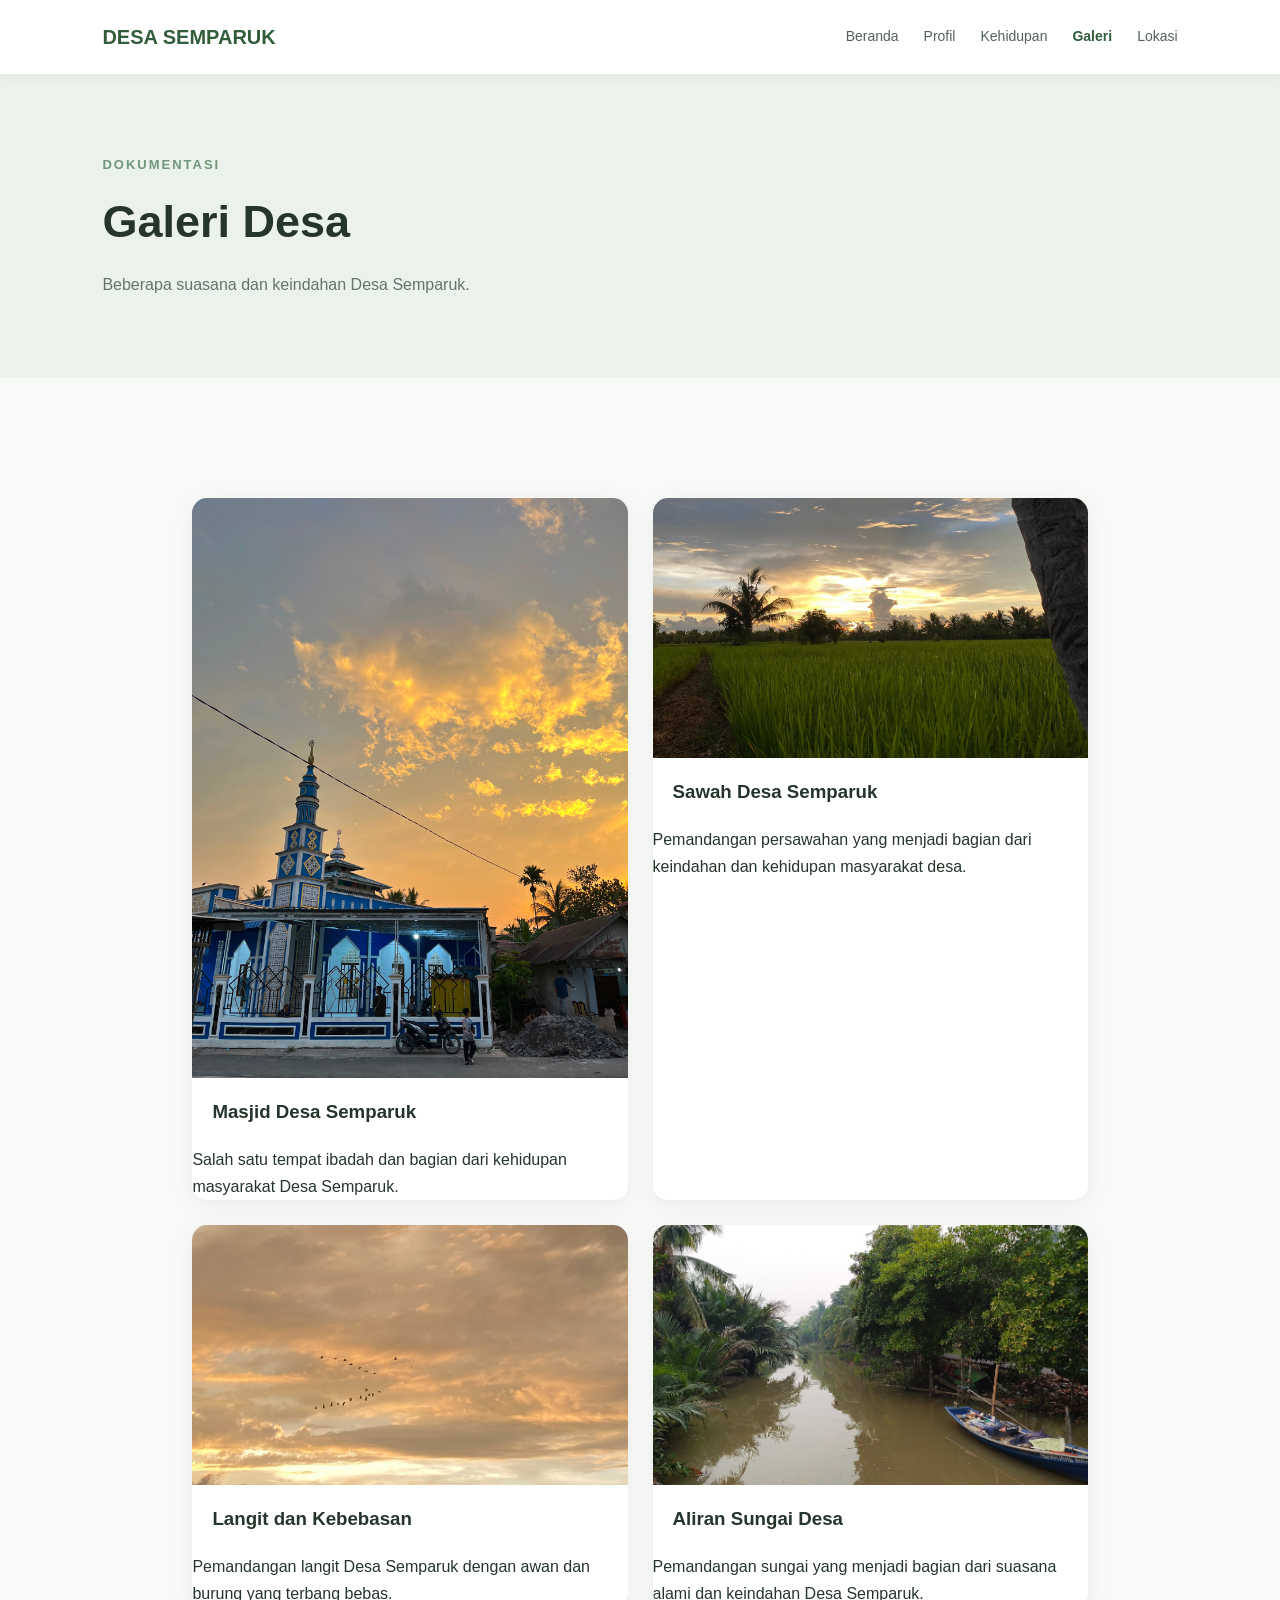
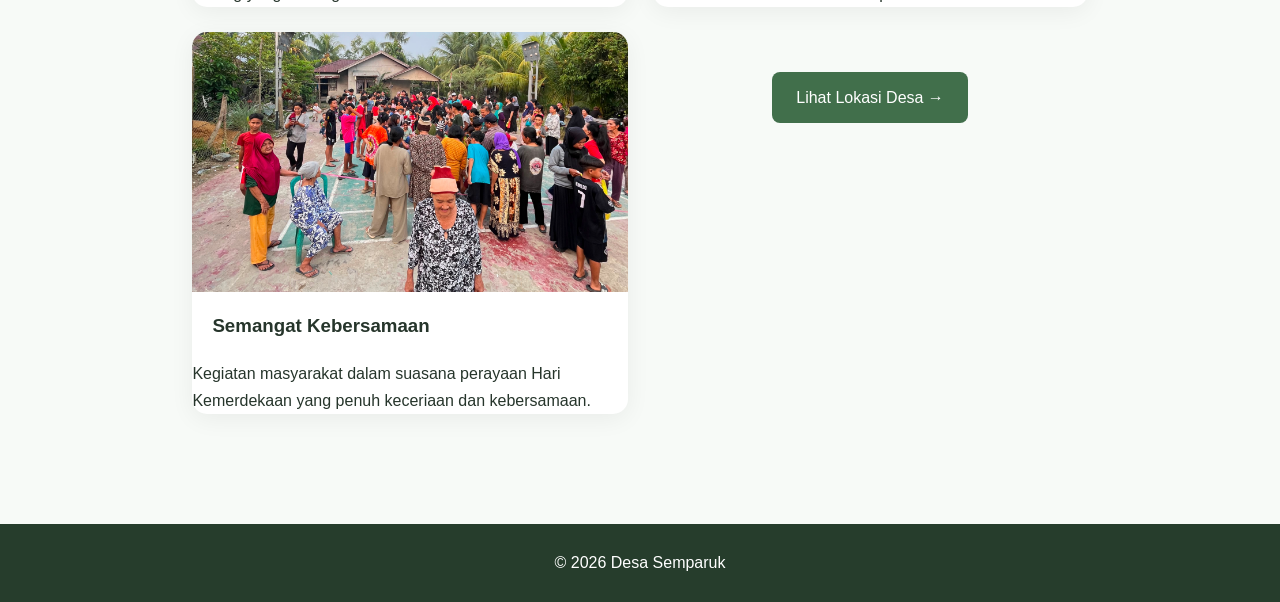
==== galeri.html @ 219e2a0f "Update galeri.html" ====
<!DOCTYPE html>
<html lang="id">
<head>
    <meta charset="UTF-8">
    <meta name="viewport" content="width=device-width, initial-scale=1.0">
    <title>Galeri Desa Semparuk</title>
    <link rel="stylesheet" href="style.css">
</head>
<body>

<header>
    <div class="logo">DESA SEMPARUK</div>

    <nav>
        <a href="index.html">Beranda</a>
        <a href="profil.html">Profil</a>
        <a href="kehidupan.html">Kehidupan</a>
        <a href="galeri.html" class="active">Galeri</a>
        <a href="lokasi.html">Lokasi</a>
    </nav>
</header>

<section class="page-title">
    <p class="small-title">DOKUMENTASI</p>
    <h1>Galeri Desa</h1>
    <p>Beberapa suasana dan keindahan Desa Semparuk.</p>
</section>

<section class="gallery">

    <div class="gallery-item">
    <img 
        src="IMG-20260828-WA0133.jpg" 
        alt="Masjid Desa Semparuk"
        style="width:100%; height:auto; object-fit:contain;"
    >

    <h3>Masjid Desa Semparuk</h3>

    <p>
        Salah satu tempat ibadah dan bagian dari kehidupan
        masyarakat Desa Semparuk.
    </p>
    </div>

    <div class="gallery-item">
    <img src="IMG-20260828-WA0060.jpg" alt="Sawah Desa Semparuk">
    <h3>Sawah Desa Semparuk</h3>
    <p>Pemandangan persawahan yang menjadi bagian dari keindahan dan kehidupan masyarakat desa.</p>
    </div>

    <div class="gallery-item">
    <img src="IMG-20260828-WA0080.jpg" alt="Langit dan Kebebasan">
    <h3>Langit dan Kebebasan</h3>
    <p>
        Pemandangan langit Desa Semparuk dengan awan
        dan burung yang terbang bebas.
    </p>
    </div>

    <div class="gallery-item">
    <img src="IMG_20260828_170018_109.jpg" alt="Aliran Sungai Desa">
    <h3>Aliran Sungai Desa</h3>
    <p>
        Pemandangan sungai yang menjadi bagian dari suasana
        alami dan keindahan Desa Semparuk.
    </p>
    </div>

    <div class="gallery-item">
    <img src="IMG-20260828-WA0137.jpg" alt="Semangat Kebersamaan">
    <h3>Semangat Kebersamaan</h3>
    <p>
        Kegiatan masyarakat dalam suasana perayaan Hari Kemerdekaan
        yang penuh keceriaan dan kebersamaan.
    </p>
    </div>

    <div class="next-page">
    <a href="lokasi.html" class="button">
        Lihat Lokasi Desa →
    </a>
    </div>
    
</section>

<footer>
    <p>© 2026 Desa Semparuk</p>
</footer>

</body>
</html>
---- style.css ----
* {
    margin: 0;
    padding: 0;
    box-sizing: border-box;
}

html {
    scroll-behavior: smooth;
}

body {
    font-family: Arial, sans-serif;
    background: #f7faf7;
    color: #26352b;
    line-height: 1.7;
}

/* HEADER */

header {
    width: 100%;
    padding: 20px 8%;
    background: white;
    display: flex;
    justify-content: space-between;
    align-items: center;
    position: sticky;
    top: 0;
    z-index: 100;
    box-shadow: 0 2px 15px rgba(0,0,0,0.05);
}

.logo {
    font-size: 20px;
    font-weight: bold;
    color: #315d3b;
}

nav {
    display: flex;
    gap: 25px;
}

nav a {
    text-decoration: none;
    color: #536158;
    font-size: 14px;
    transition: 0.3s;
}

nav a:hover,
nav a.active {
    color: #315d3b;
    font-weight: bold;
}

/* HERO */

.hero {
    min-height: 75vh;
    display: flex;
    align-items: center;
    padding: 80px 8%;
    background:
        linear-gradient(rgba(20,45,27,0.55), rgba(20,45,27,0.55)),
        url("images/IMG_20260828_164350_854.jpg") center/cover;
}

.hero-text {
    max-width: 650px;
    color: white;
}

.small-title {
    color: #71967a;
    font-size: 13px;
    font-weight: bold;
    letter-spacing: 2px;
    margin-bottom: 8px;
}

.hero .small-title {
    color: #d9eadc;
}

.hero h1 {
    font-size: 58px;
    line-height: 1.1;
    margin-bottom: 20px;
}

.hero p {
    font-size: 17px;
    margin-bottom: 30px;
}

/* BUTTON */

.button {
    display: inline-block;
    padding: 12px 24px;
    background: #416f4b;
    color: white;
    text-decoration: none;
    border-radius: 8px;
    transition: 0.3s;
}

.button:hover {
    background: #31583a;
    transform: translateY(-2px);
}

/* SECTION */

.section {
    padding: 90px 8%;
    max-width: 1100px;
    margin: auto;
}

.section h2 {
    font-size: 35px;
    margin-bottom: 15px;
}

.description {
    max-width: 700px;
    color: #68736b;
    margin-bottom: 45px;
}

/* INFO */

.info {
    display: grid;
    grid-template-columns: repeat(3, 1fr);
    gap: 25px;
}

.info div,
.profile-box {
    background: white;
    padding: 30px;
    border-radius: 15px;
    box-shadow: 0 5px 25px rgba(0,0,0,0.05);
}

.info h3 {
    margin-bottom: 10px;
}

/* PAGE TITLE */

.page-title {
    padding: 80px 8%;
    background: #eaf2eb;
}

.page-title h1 {
    font-size: 45px;
    margin-bottom: 10px;
}

.page-title p:last-child {
    color: #68736b;
}

/* PROFILE */

.profile-box {
    margin-bottom: 20px;
}

.profile-box h3 {
    color: #315d3b;
    margin-bottom: 8px;
}

/* LIFE */

.life-item {
    background: white;
    display: flex;
    gap: 25px;
    align-items: flex-start;
    padding: 30px;
    margin-bottom: 25px;
    border-radius: 15px;
    box-shadow: 0 5px 25px rgba(0,0,0,0.05);
}

.life-item span {
    font-size: 35px;
}

.life-item h2 {
    margin-bottom: 8px;
}

.life-item p {
    color: #68736b;
}

/* GALLERY */

.gallery {
    max-width: 1100px;
    margin: auto;
    padding: 120px 8% 80px;
    display: grid;
    grid-template-columns: repeat(2, 1fr);
    gap: 25px;
}

.gallery-item {
    background: white;
    border-radius: 15px;
    overflow: hidden;
    box-shadow: 0 5px 25px rgba(0,0,0,0.06);
}

.gallery-item img {
    width: 100%;
    height: 260px;
    object-fit: cover;
    object-position: 50% 70%;
    display: block;
}

.gallery-item h3 {
    padding: 18px 20px;
}

/* MAP */

.map-section {
    max-width: 1100px;
    margin: auto;
    padding: 80px 8%;
}

.map-box {
    width: 100%;
    height: 450px;
    border-radius: 15px;
    overflow: hidden;
    margin-bottom: 35px;
    box-shadow: 0 5px 25px rgba(0,0,0,0.08);
}

.map-box iframe {
    width: 100%;
    height: 100%;
    border: 0;
}

.location-text h2 {
    margin-bottom: 10px;
}

.location-text p {
    color: #68736b;
    margin-bottom: 20px;
}

/* FOOTER */

footer {
    background: #263d2c;
    color: white;
    text-align: center;
    padding: 25px;
    margin-top: 30px;
}

/* MOBILE */

@media (max-width: 700px) {

    header {
        padding: 15px 5%;
        flex-direction: column;
        gap: 12px;
    }

    nav {
        gap: 12px;
        flex-wrap: wrap;
        justify-content: center;
    }

    nav a {
        font-size: 12px;
    }

    .hero {
        min-height: 65vh;
        padding: 60px 7%;
    }

    .hero h1 {
        font-size: 42px;
    }

    .hero p {
        font-size: 15px;
    }

    .section {
        padding: 60px 7%;
    }

    .section h2 {
        font-size: 28px;
    }

    .info {
        grid-template-columns: 1fr;
    }

    .page-title {
        padding: 60px 7%;
    }

    .page-title h1 {
        font-size: 36px;
    }

    .gallery {
        grid-template-columns: 1fr;
        padding: 60px 7%;
    }

    .gallery-item img {
        height: 230px;
    }

    .map-section {
        padding: 60px 7%;
    }

    .map-box {
        height: 350px;
    }
      }
.profile-photo {
    width: 100%;
    max-width: 1100px;
    margin: 50px auto 0;
    padding: 0 8%;
}

.profile-photo img {
    width: 100%;
    height: 450px;
    object-fit: cover;
    display: block;
    border-radius: 18px;
}
.hero {
    position: relative;
    min-height: 75vh;
    overflow: hidden;
    display: flex;
    align-items: center;
    padding: 80px 8%;
}

.hero-image {
    position: absolute;
    inset: 0;
    width: 100%;
    height: 100%;
    object-fit: cover;
    z-index: 0;
}

.hero::after {
    content: "";
    position: absolute;
    inset: 0;
    background: rgba(20, 45, 27, 0.55);
    z-index: 1;
}

.hero-text {
    position: relative;
    z-index: 2;
    color: white;
    max-width: 650px;
}
/* TOMBOL LANJUT */
.next-page {
    text-align: center;
    margin-top: 40px;
    padding-bottom: 20px;
}

.next-page .button {
    display: inline-block;
}
.gallery-item img.foto-masjid {
    object-fit: contain;
    object-position: center;
    background: #eaf2eb;
}
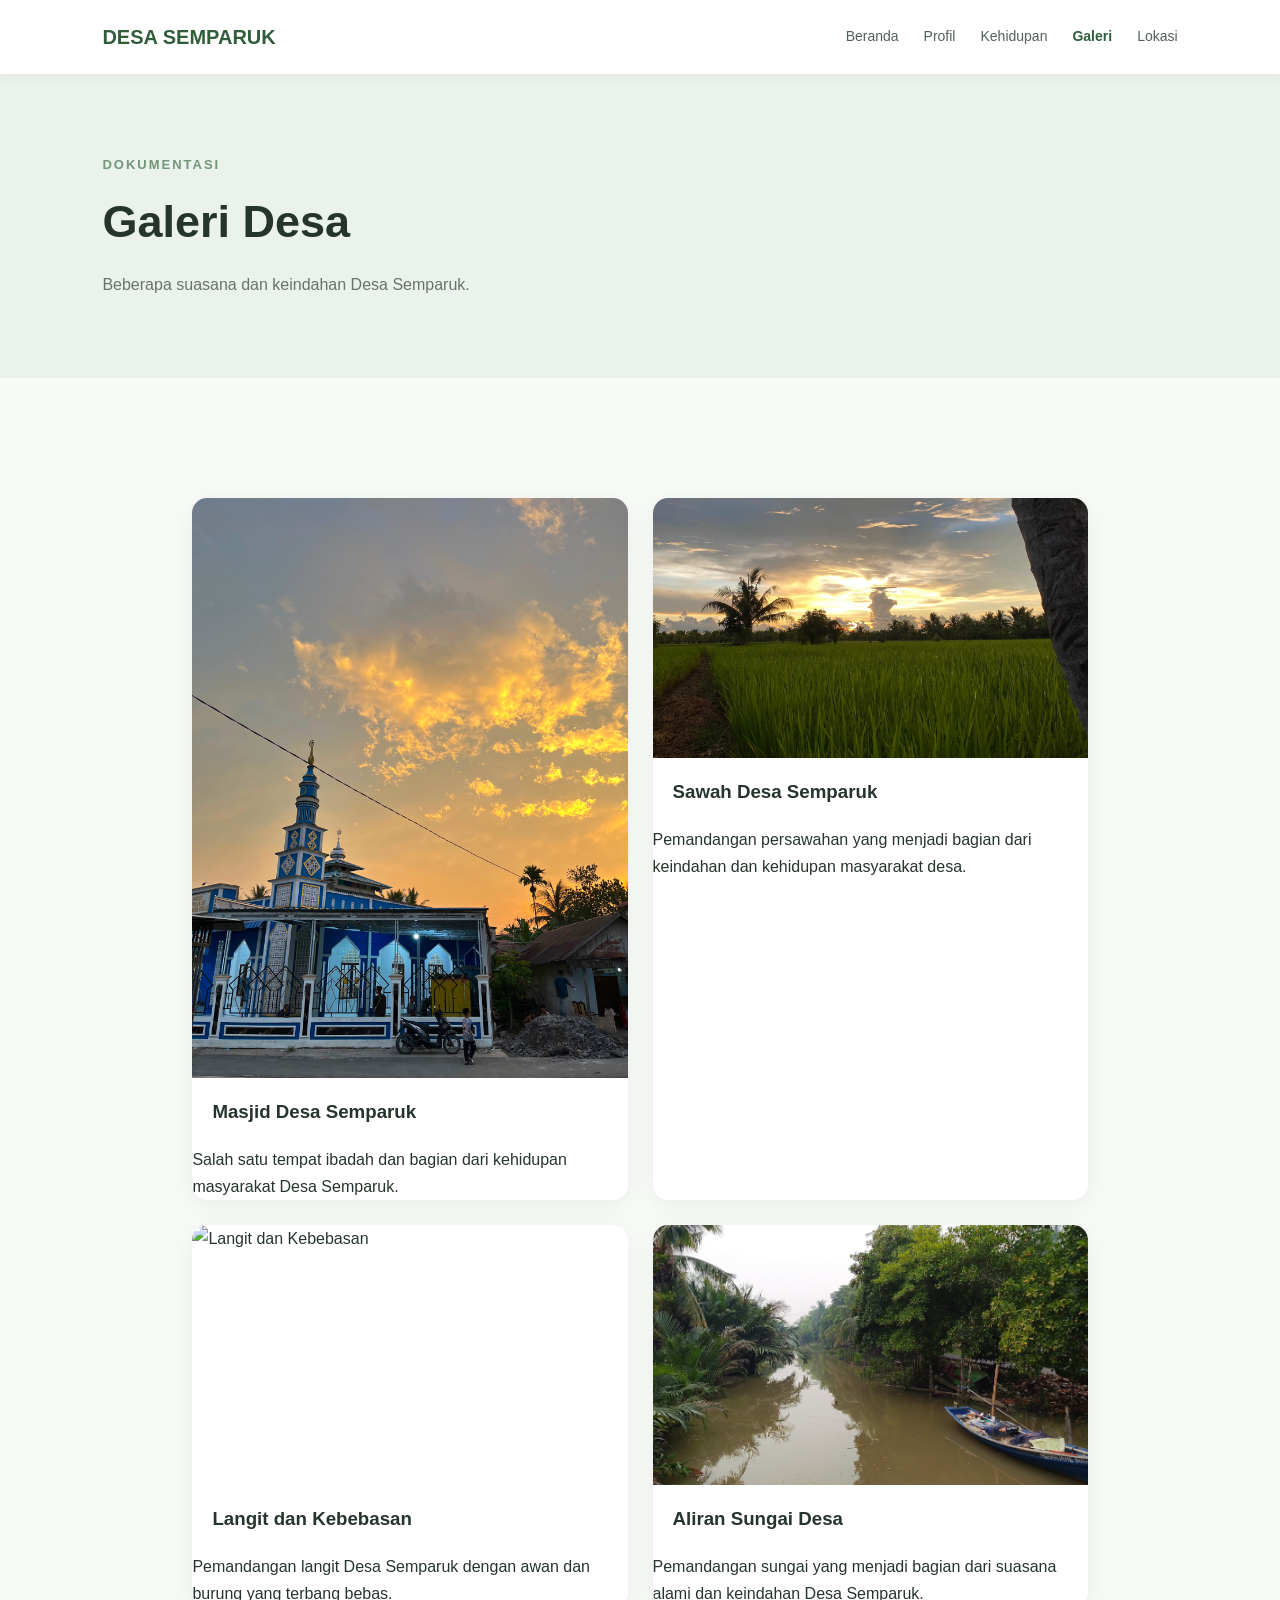
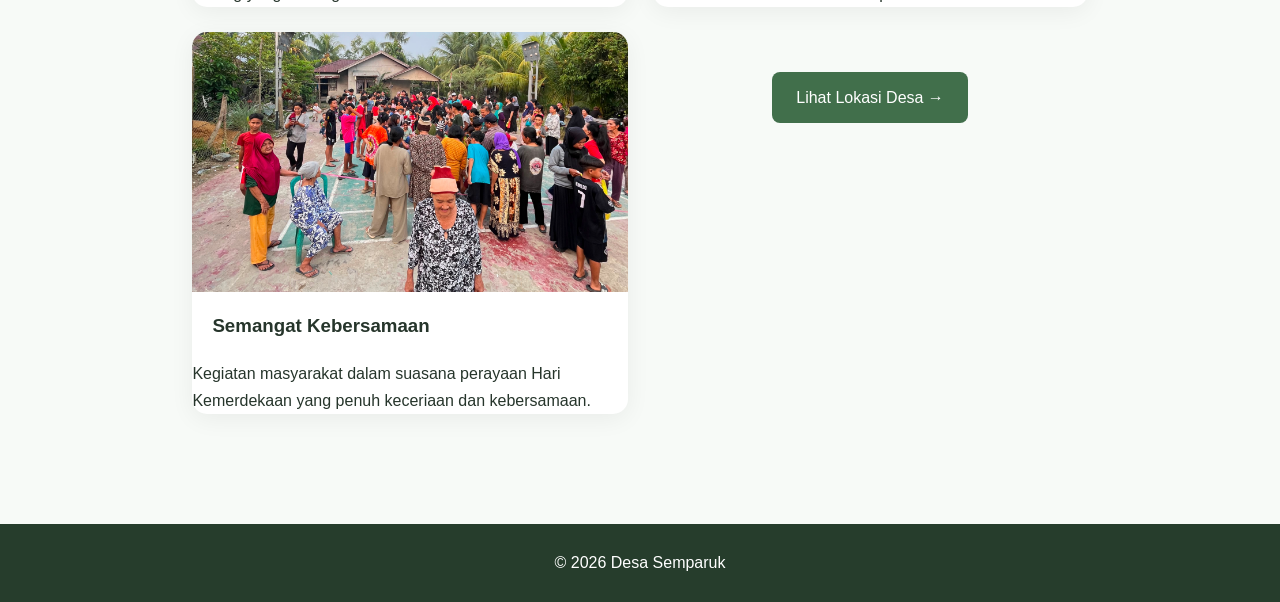
==== commit af819aa7: "Update galeri.html" ====
--- a/galeri.html
+++ b/galeri.html
@@ -50,8 +50,14 @@
     </div>
 
     <div class="gallery-item">
-    <img src="IMG-20260828-WA0080.jpg" alt="Langit dan Kebebasan">
+    <img 
+        src="images/IMG-20260828-WA0080.jpg" 
+        alt="Langit dan Kebebasan"
+        class="foto-awan"
+    >
+
     <h3>Langit dan Kebebasan</h3>
+
     <p>
         Pemandangan langit Desa Semparuk dengan awan
         dan burung yang terbang bebas.
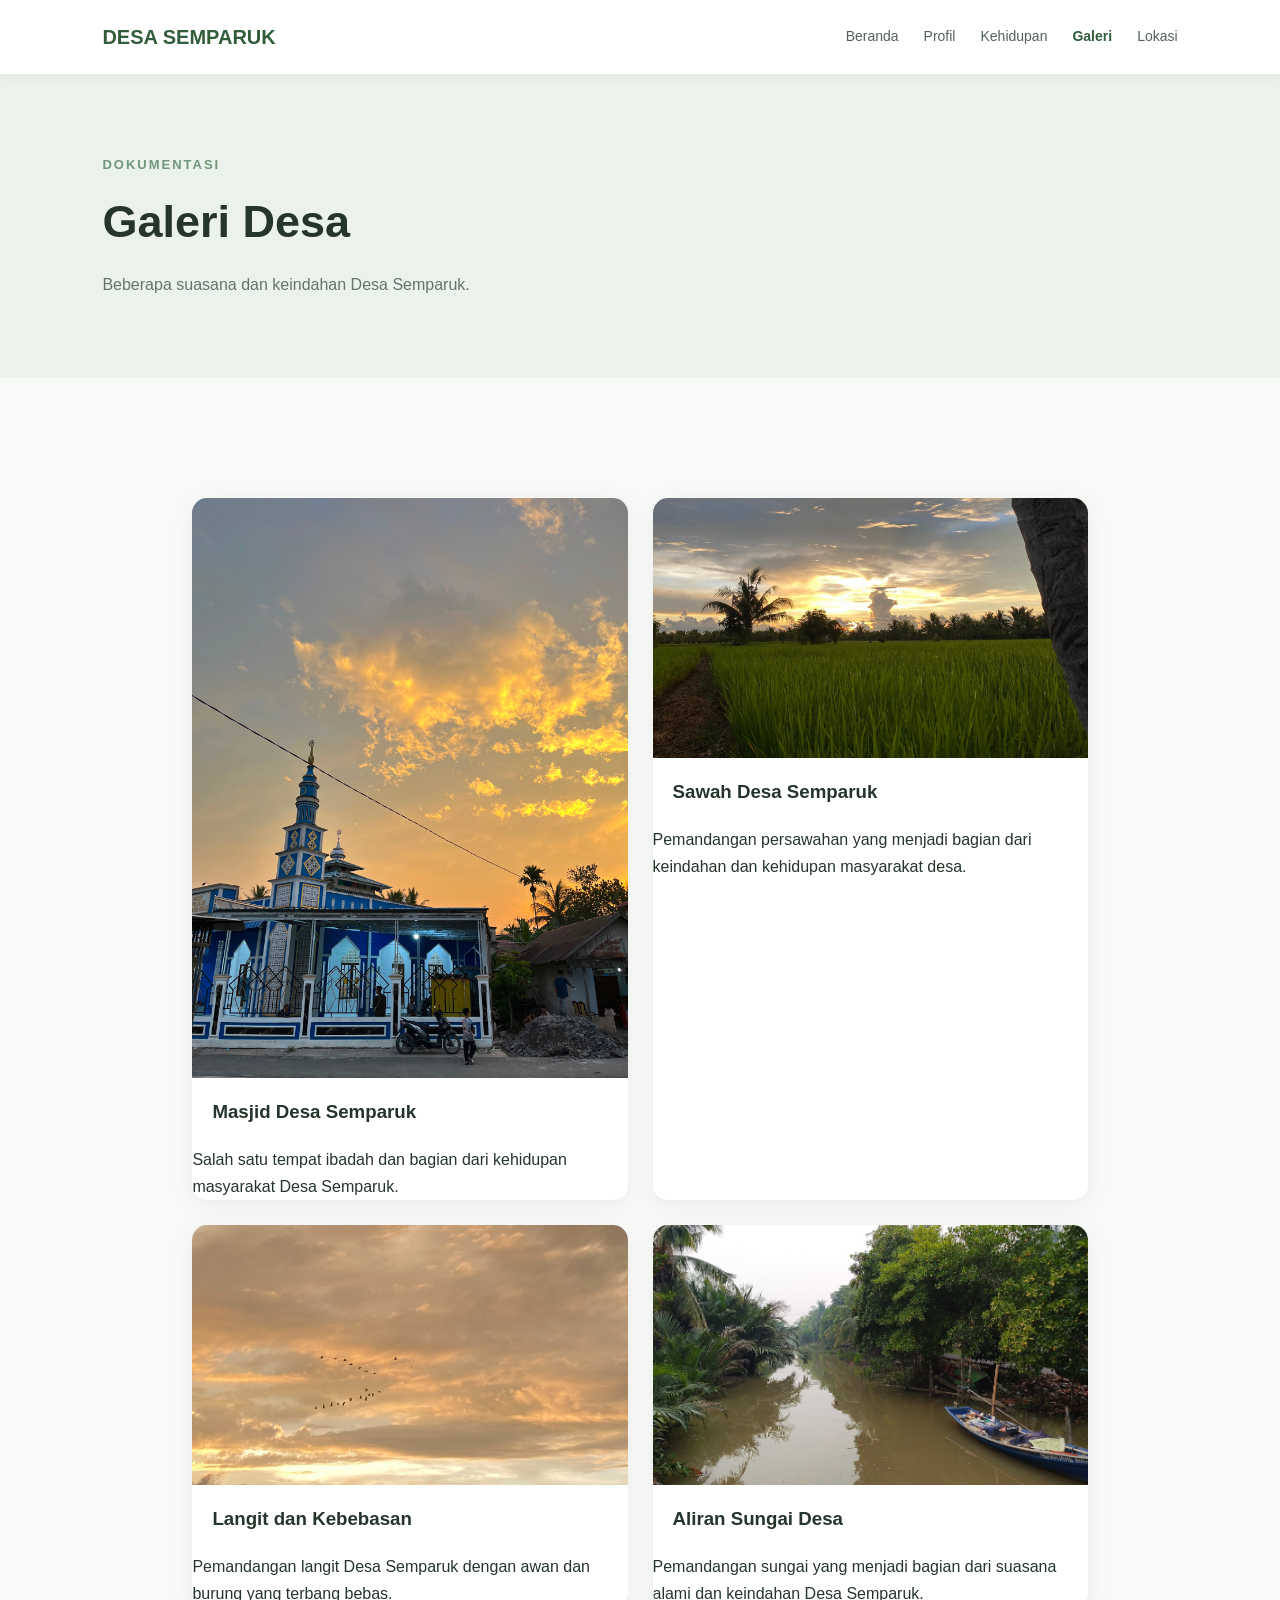
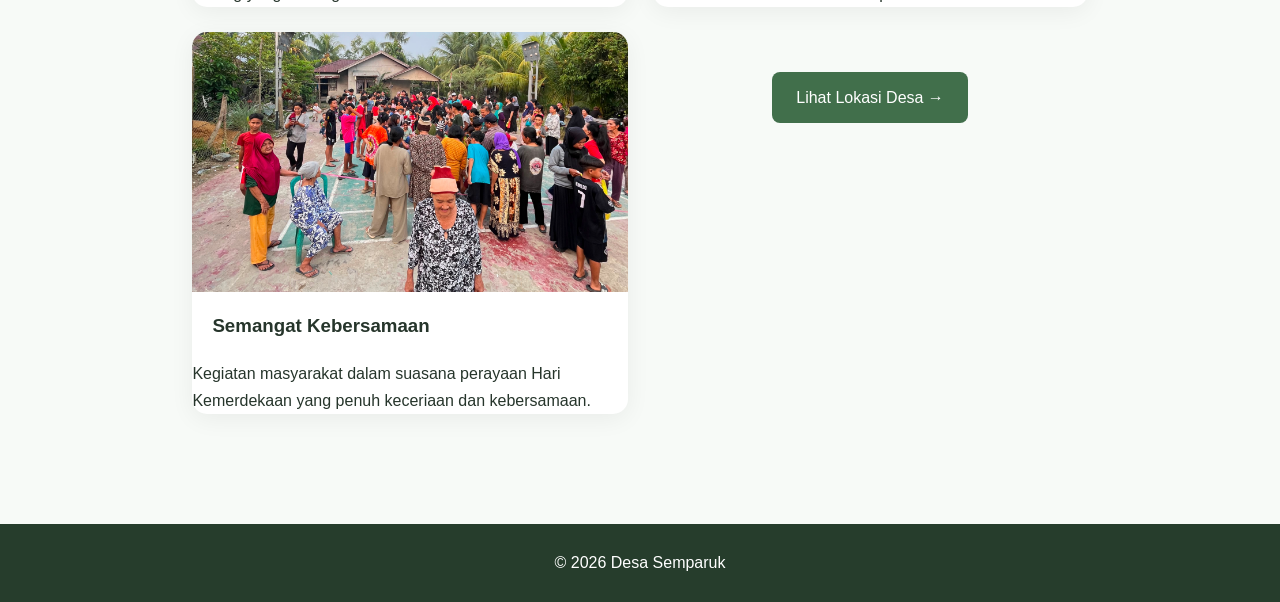
==== commit c8ec8ecf: "Update galeri.html" ====
--- a/galeri.html
+++ b/galeri.html
@@ -51,9 +51,9 @@
 
     <div class="gallery-item">
     <img 
-        src="images/IMG-20260828-WA0080.jpg" 
+        src="IMG-20260828-WA0080.jpg"
         alt="Langit dan Kebebasan"
-        class="foto-awan"
+        style="width:100%; height:260px; object-fit:cover; object-position:center 70%; display:block;"
     >
 
     <h3>Langit dan Kebebasan</h3>
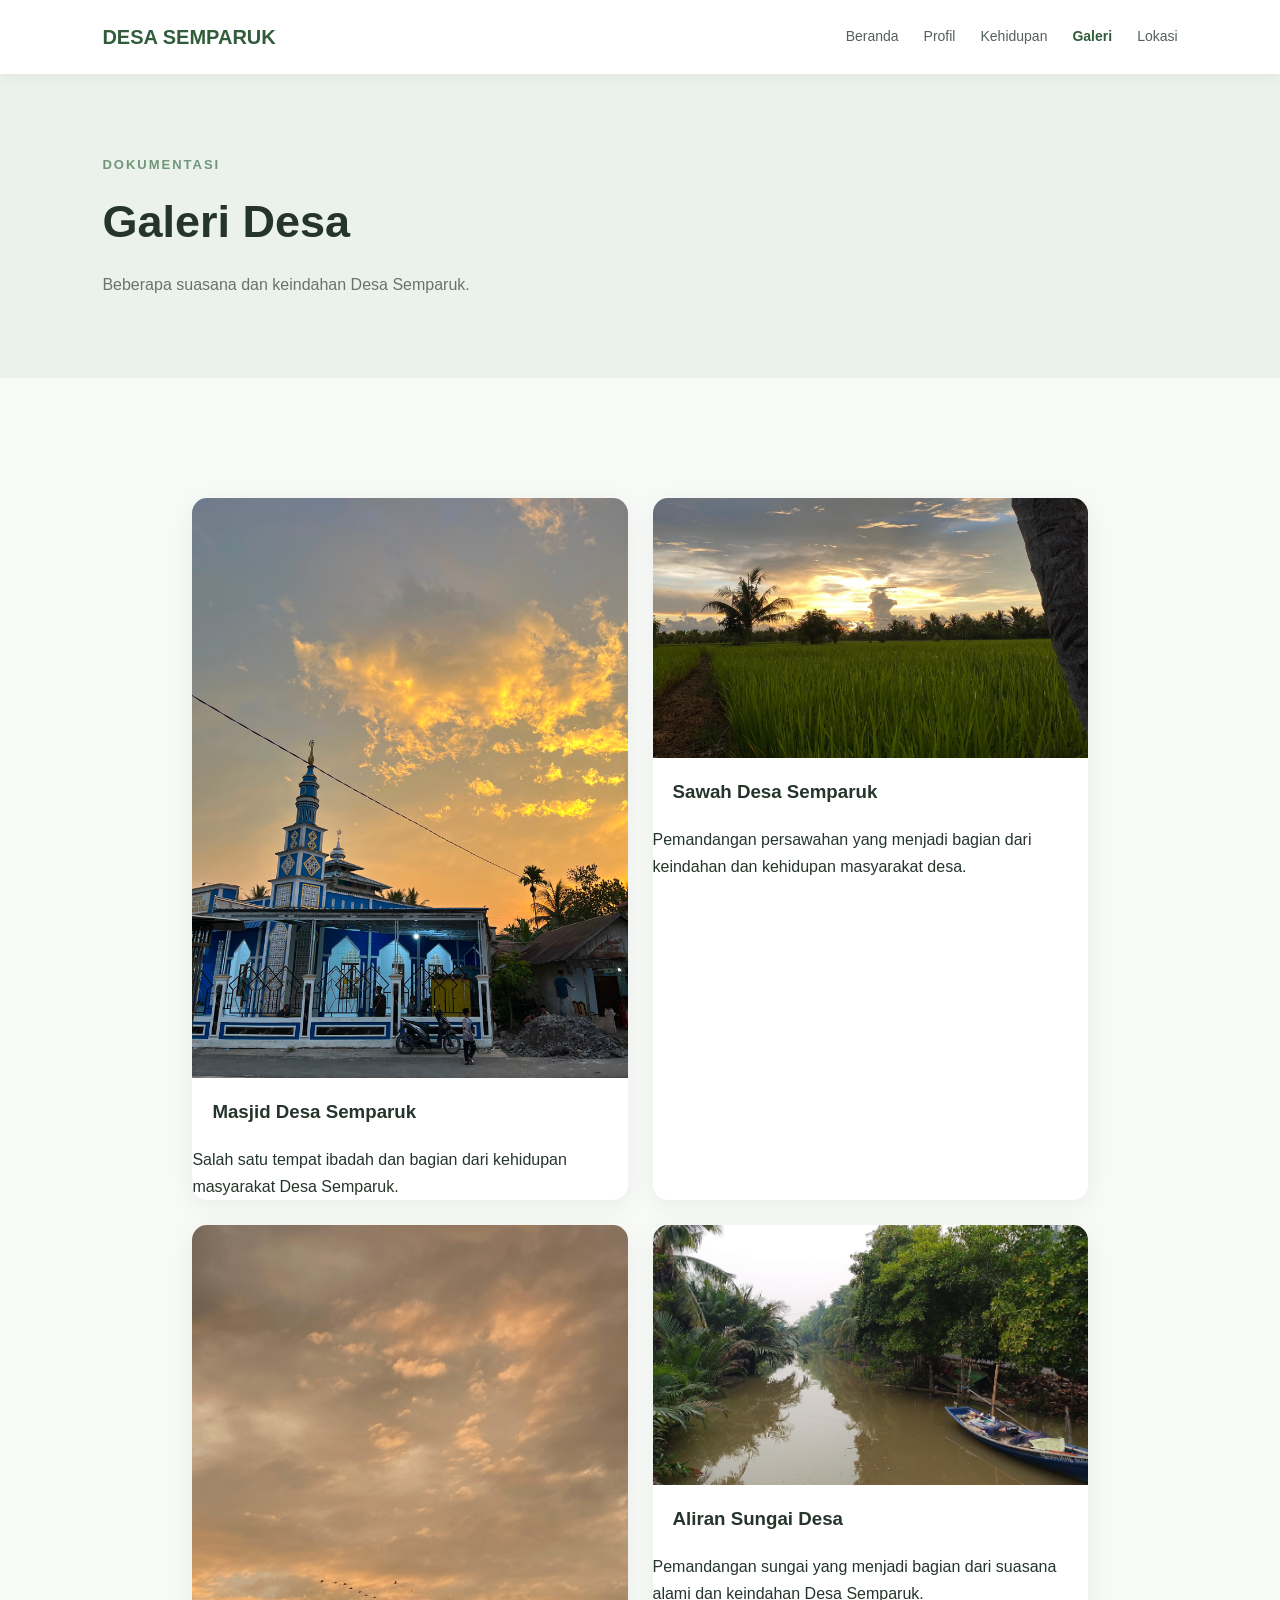
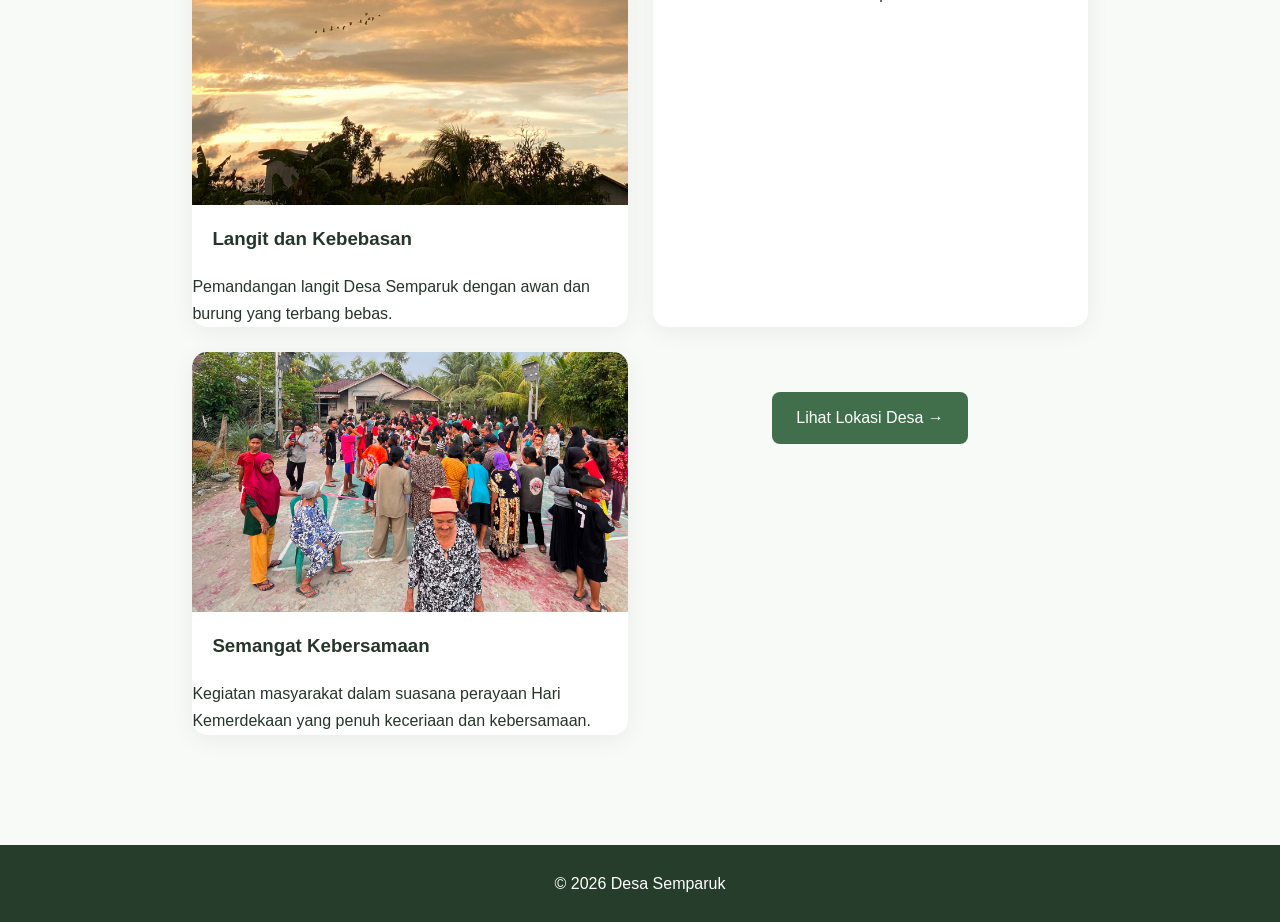
==== commit 55015288: "Update galeri.html" ====
--- a/galeri.html
+++ b/galeri.html
@@ -53,7 +53,7 @@
     <img 
         src="IMG-20260828-WA0080.jpg"
         alt="Langit dan Kebebasan"
-        style="width:100%; height:260px; object-fit:cover; object-position:center 70%; display:block;"
+        style="width:100%; height:auto; object-fit:contain;"
     >
 
     <h3>Langit dan Kebebasan</h3>
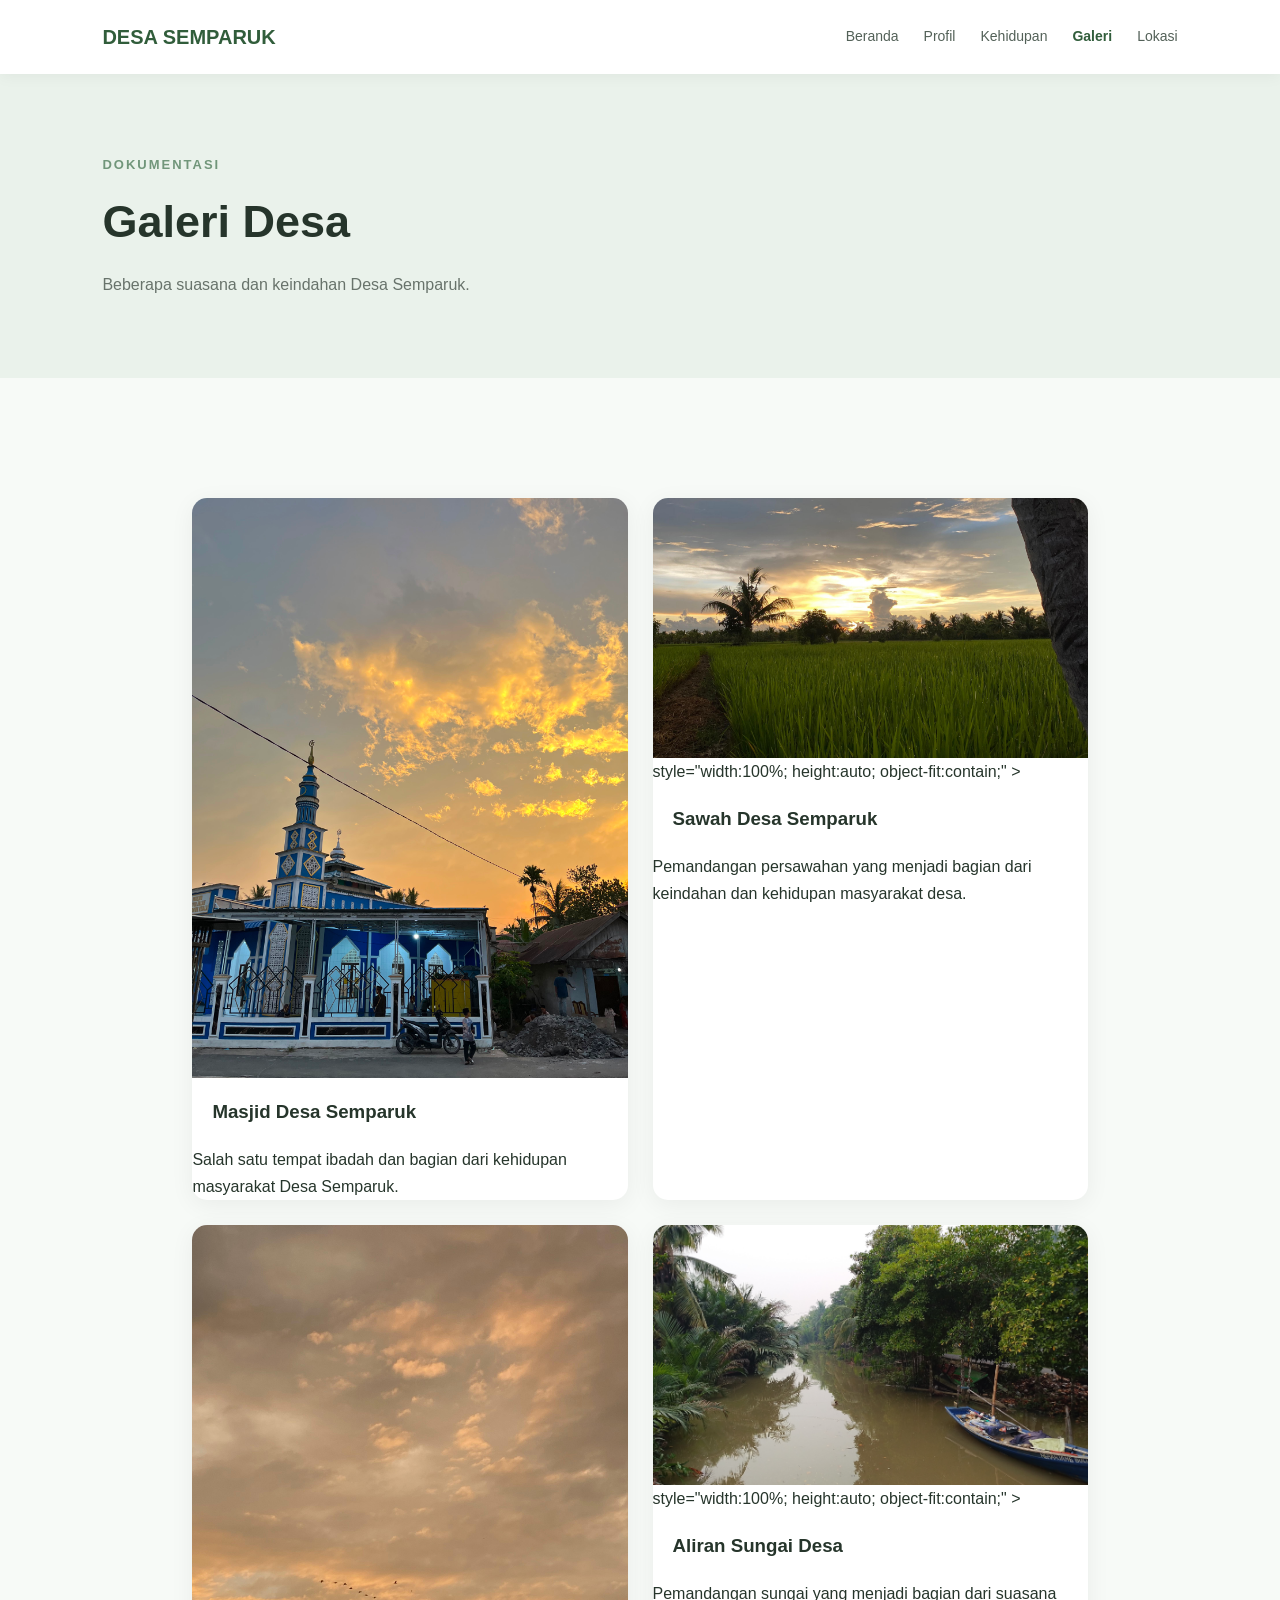
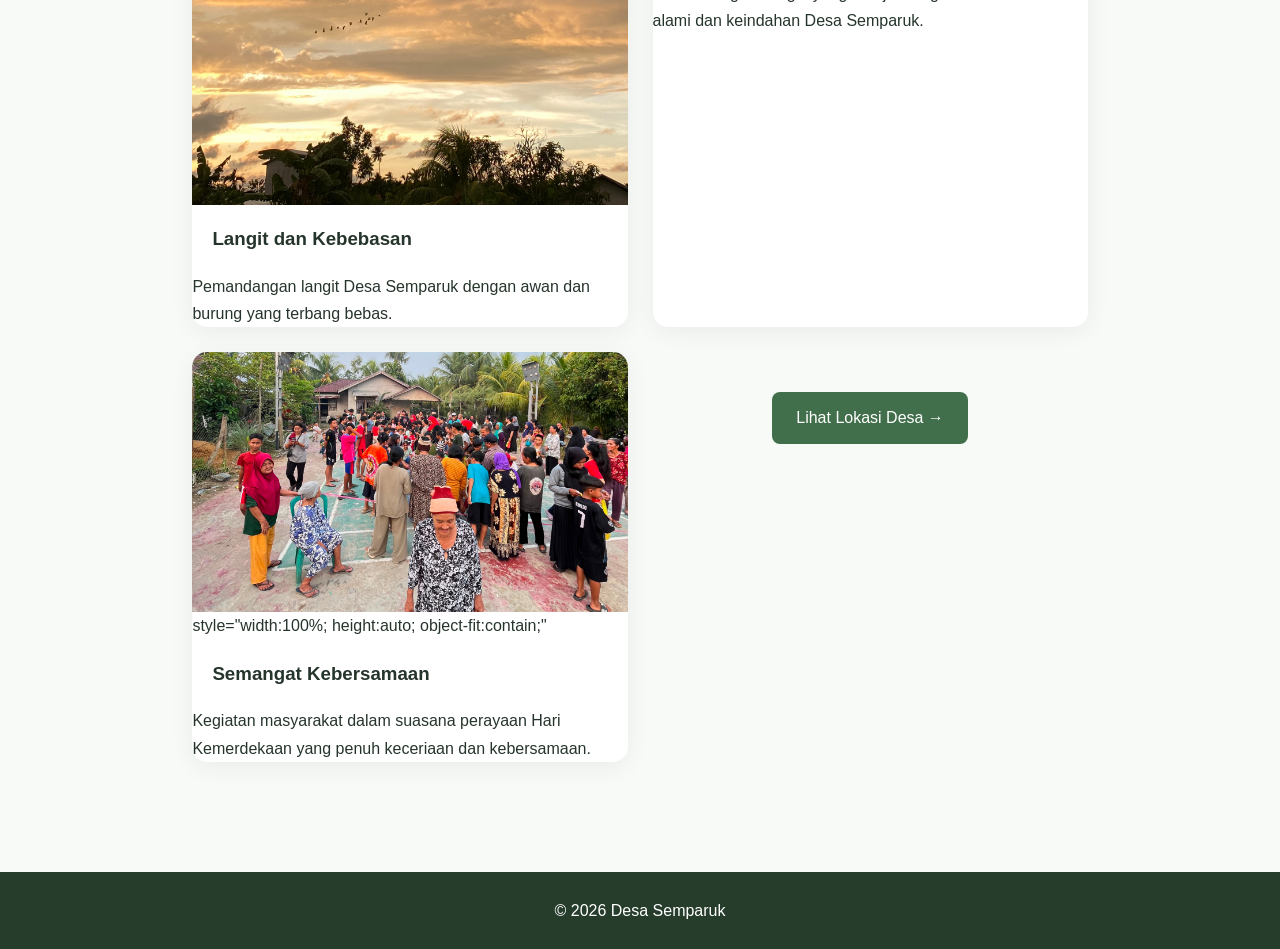
==== commit 3a5cb350: "Update galeri.html" ====
--- a/galeri.html
+++ b/galeri.html
@@ -44,7 +44,11 @@
     </div>
 
     <div class="gallery-item">
-    <img src="IMG-20260828-WA0060.jpg" alt="Sawah Desa Semparuk">
+    <img src="IMG-20260828-WA0060.jpg" 
+        alt="Sawah Desa Semparuk">
+        style="width:100%; height:auto; object-fit:contain;"
+        >
+        
     <h3>Sawah Desa Semparuk</h3>
     <p>Pemandangan persawahan yang menjadi bagian dari keindahan dan kehidupan masyarakat desa.</p>
     </div>
@@ -66,7 +70,10 @@
 
     <div class="gallery-item">
     <img src="IMG_20260828_170018_109.jpg" alt="Aliran Sungai Desa">
+        style="width:100%; height:auto; object-fit:contain;"
+        >
     <h3>Aliran Sungai Desa</h3>
+        
     <p>
         Pemandangan sungai yang menjadi bagian dari suasana
         alami dan keindahan Desa Semparuk.
@@ -75,6 +82,7 @@
 
     <div class="gallery-item">
     <img src="IMG-20260828-WA0137.jpg" alt="Semangat Kebersamaan">
+        style="width:100%; height:auto; object-fit:contain;"
     <h3>Semangat Kebersamaan</h3>
     <p>
         Kegiatan masyarakat dalam suasana perayaan Hari Kemerdekaan
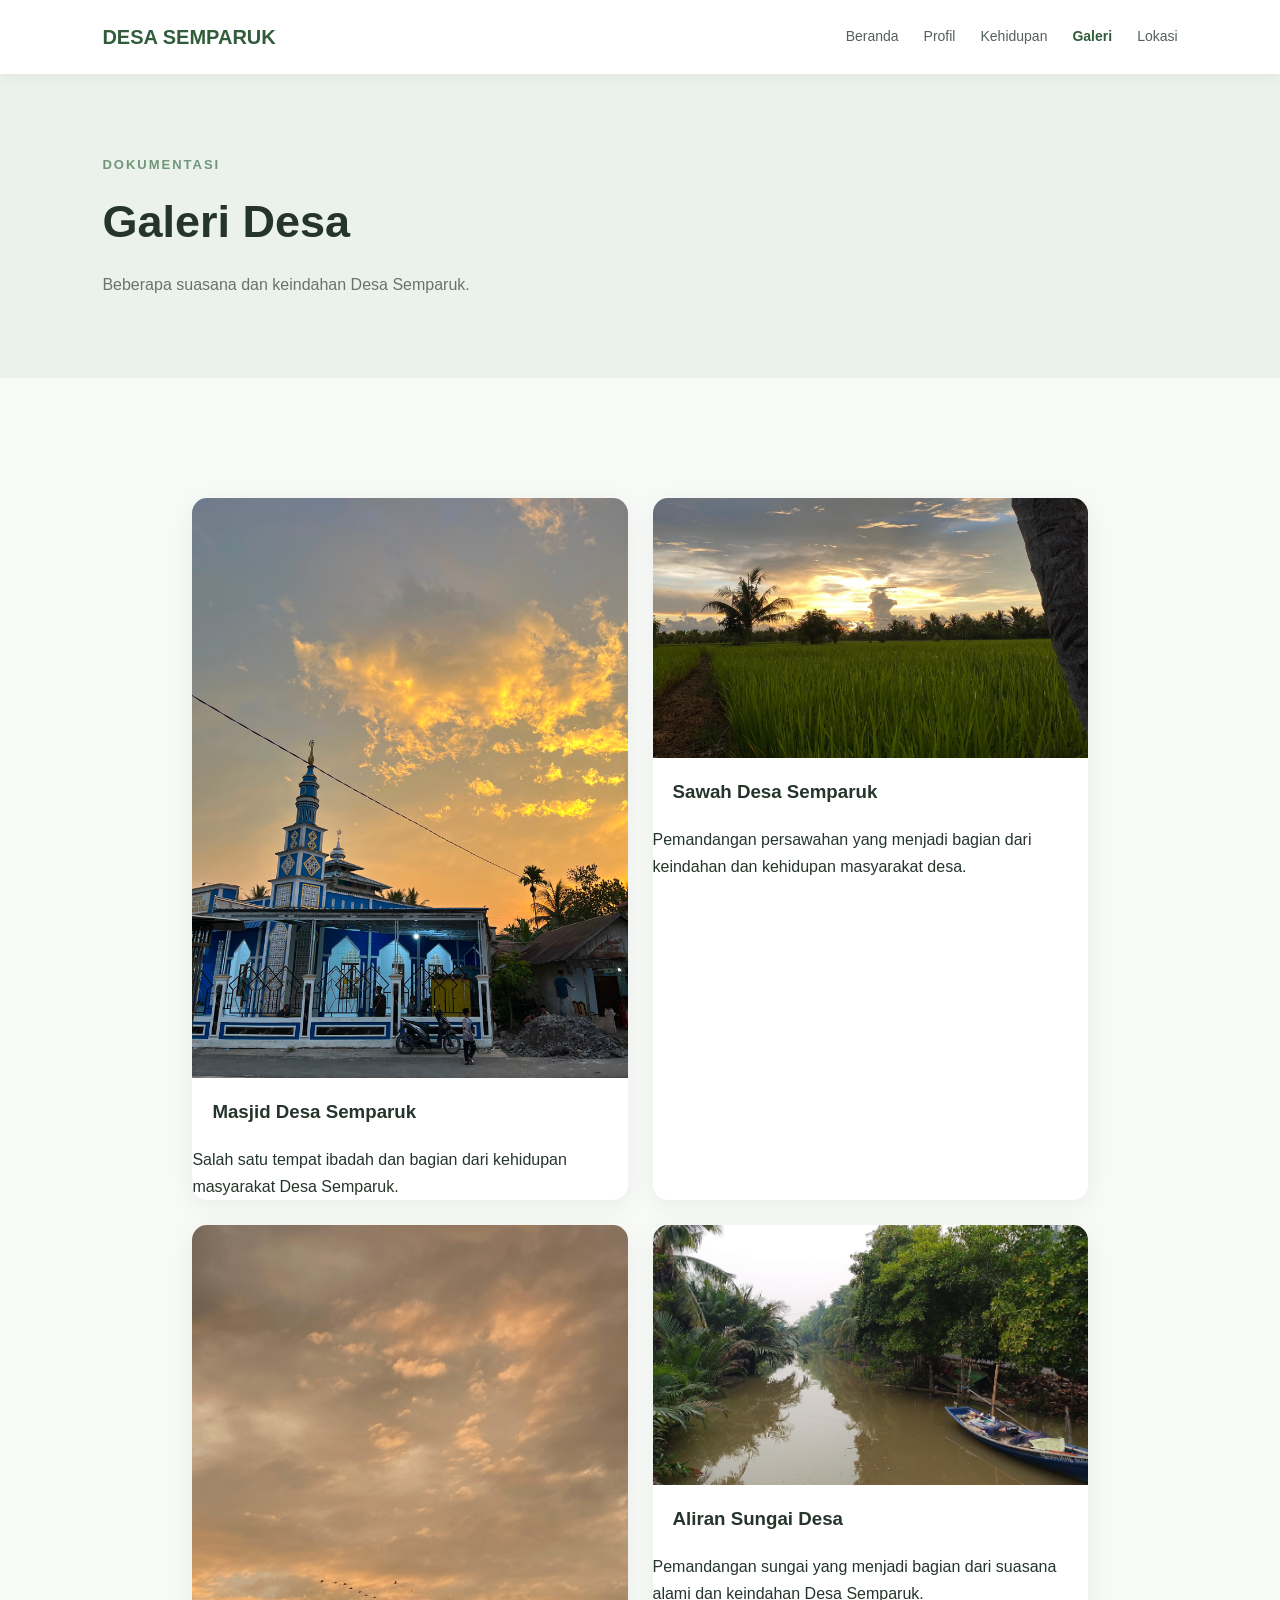
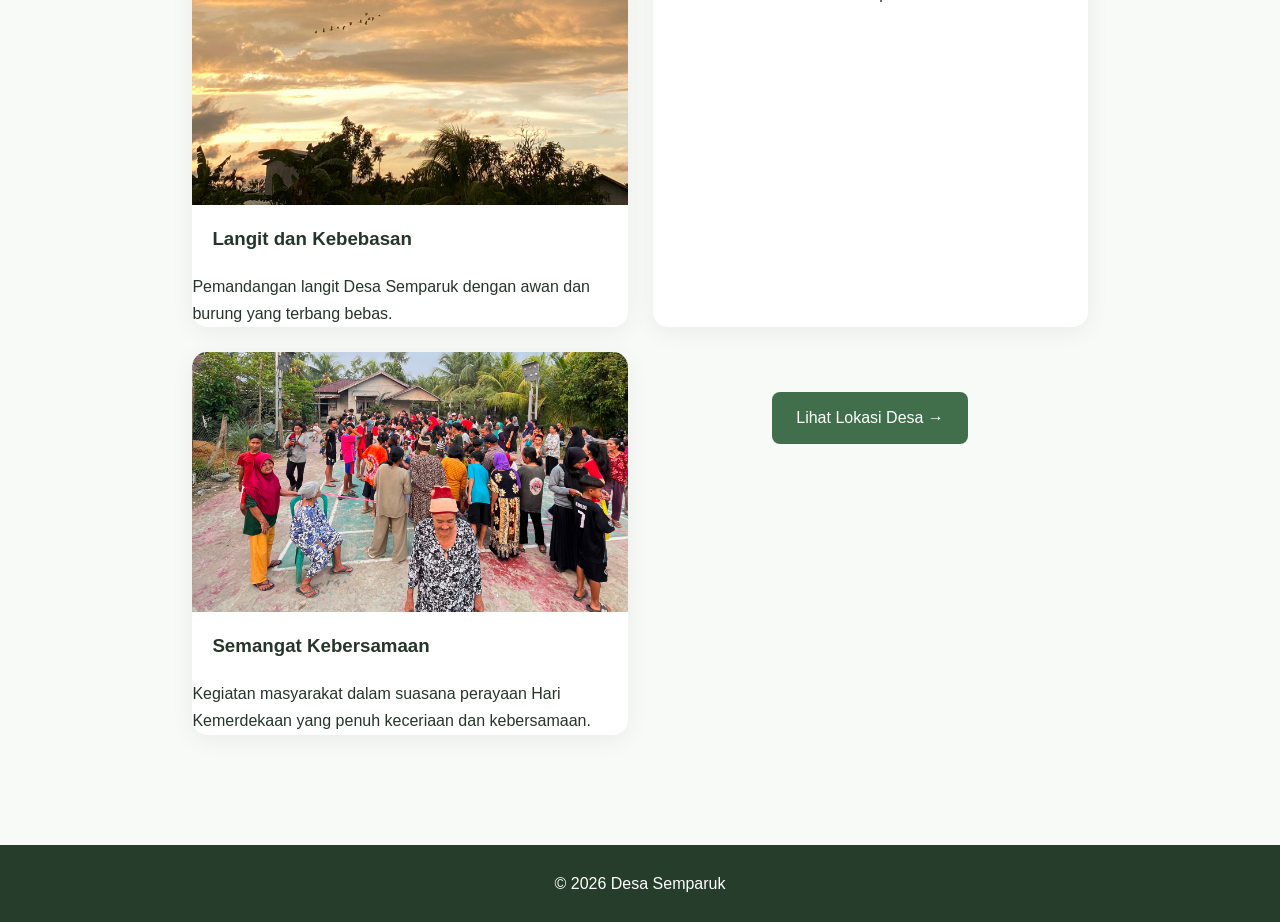
==== commit d718b25c: "Update galeri.html" ====
--- a/galeri.html
+++ b/galeri.html
@@ -46,8 +46,7 @@
     <div class="gallery-item">
     <img src="IMG-20260828-WA0060.jpg" 
         alt="Sawah Desa Semparuk">
-        style="width:100%; height:auto; object-fit:contain;"
-        >
+        
         
     <h3>Sawah Desa Semparuk</h3>
     <p>Pemandangan persawahan yang menjadi bagian dari keindahan dan kehidupan masyarakat desa.</p>
@@ -70,8 +69,7 @@
 
     <div class="gallery-item">
     <img src="IMG_20260828_170018_109.jpg" alt="Aliran Sungai Desa">
-        style="width:100%; height:auto; object-fit:contain;"
-        >
+        
     <h3>Aliran Sungai Desa</h3>
         
     <p>
@@ -82,7 +80,7 @@
 
     <div class="gallery-item">
     <img src="IMG-20260828-WA0137.jpg" alt="Semangat Kebersamaan">
-        style="width:100%; height:auto; object-fit:contain;"
+        
     <h3>Semangat Kebersamaan</h3>
     <p>
         Kegiatan masyarakat dalam suasana perayaan Hari Kemerdekaan
--- a/style.css
+++ b/style.css
@@ -224,7 +224,7 @@
     width: 100%;
     height: 260px;
     object-fit: cover;
-    object-position: 50% 70%;
+    object-position: center 70%;
     display: block;
 }
 
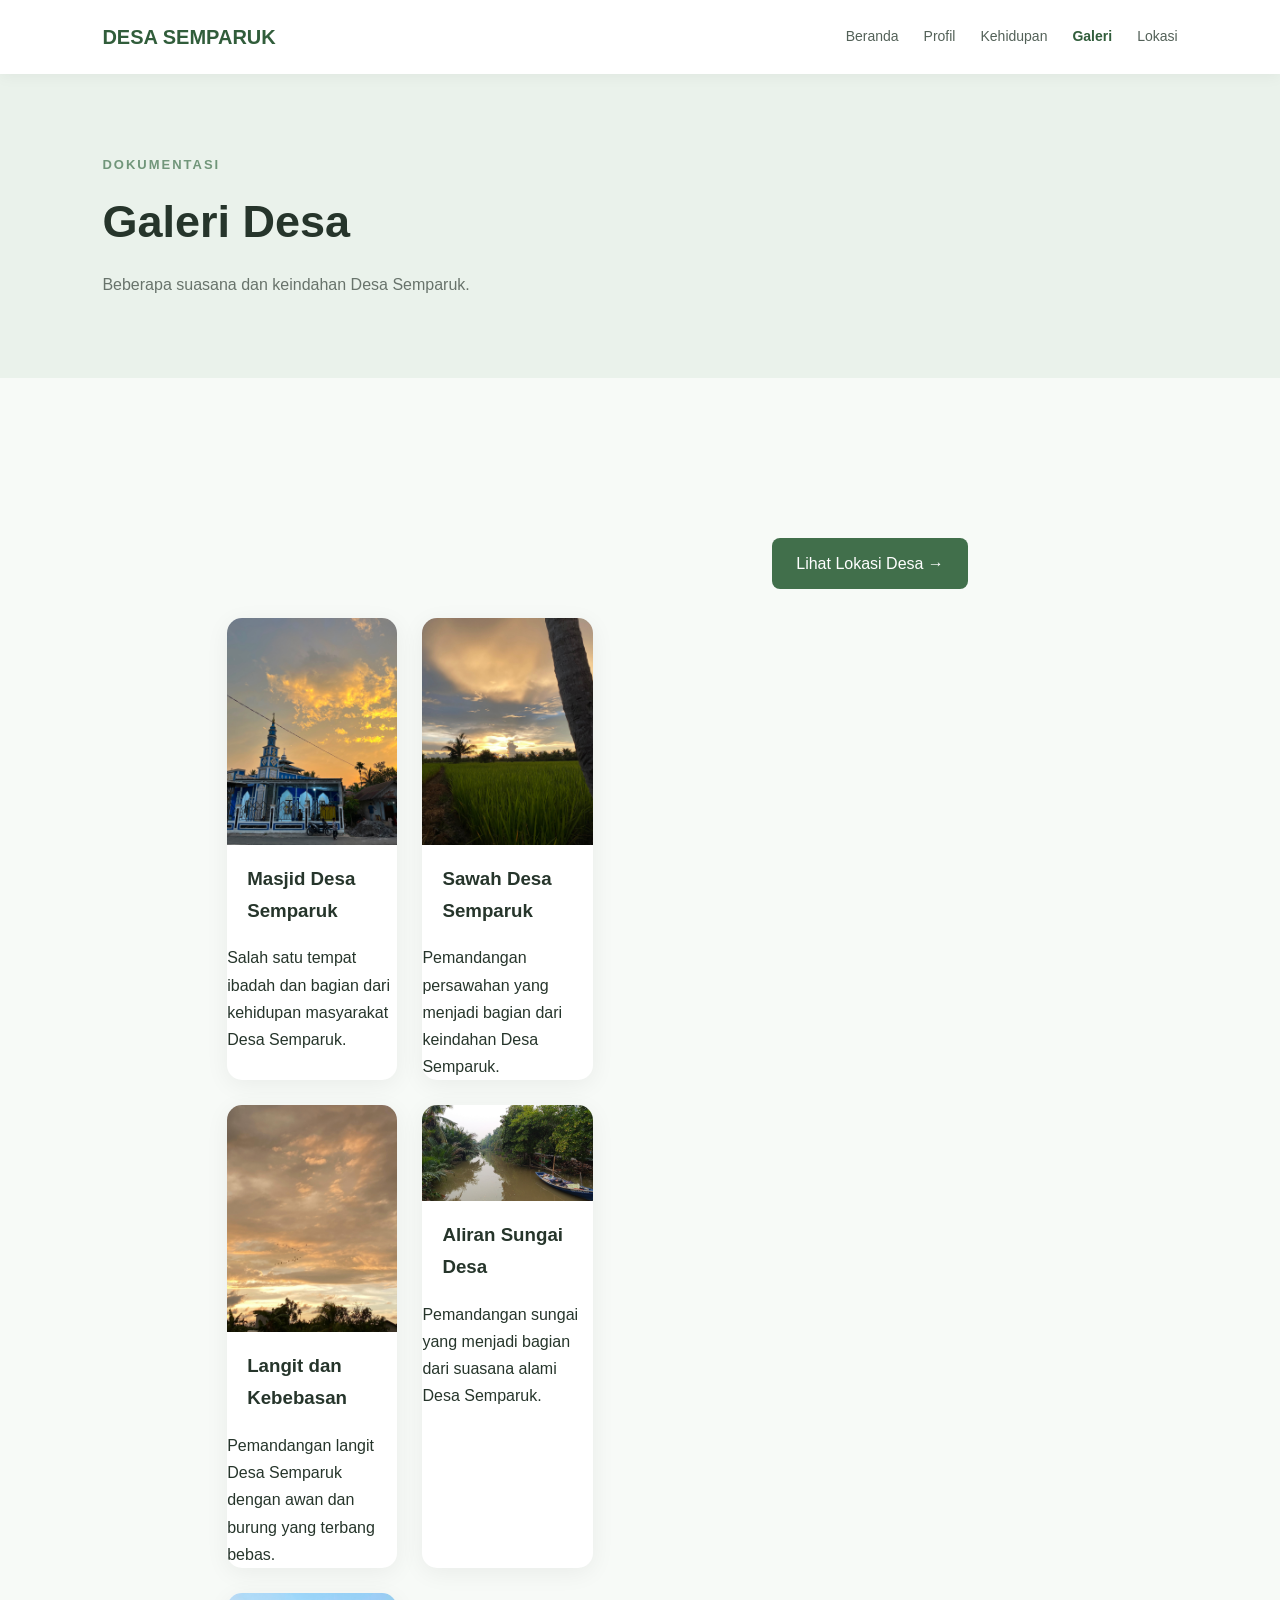
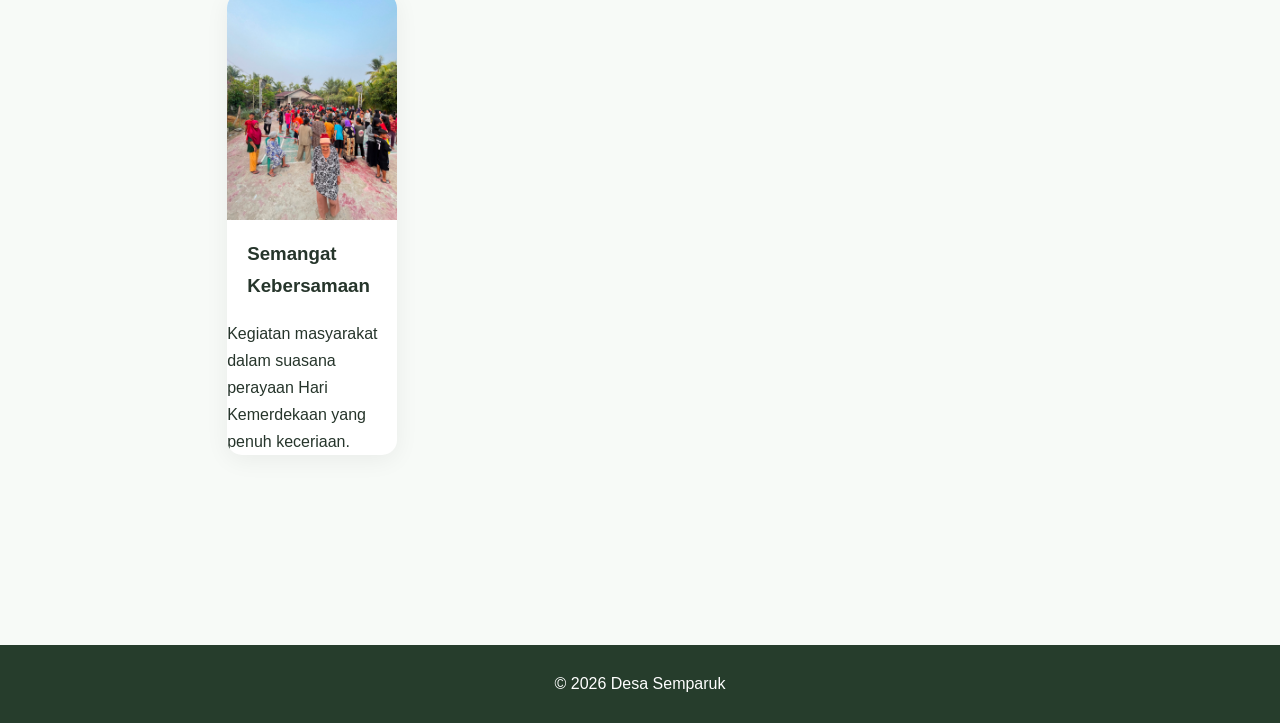
==== commit e889f13e: "Update galeri.html" ====
--- a/galeri.html
+++ b/galeri.html
@@ -27,67 +27,59 @@
 </section>
 
 <section class="gallery">
+<section class="gallery">
 
+    <!-- FOTO MASJID -->
     <div class="gallery-item">
-    <img 
-        src="IMG-20260828-WA0133.jpg" 
-        alt="Masjid Desa Semparuk"
-        style="width:100%; height:auto; object-fit:contain;"
-    >
+        <img src="IMG-20260828-WA0133.jpg"
+             alt="Masjid Desa Semparuk"
+             style="width:100%; height:auto; object-fit:contain;">
 
-    <h3>Masjid Desa Semparuk</h3>
-
-    <p>
-        Salah satu tempat ibadah dan bagian dari kehidupan
-        masyarakat Desa Semparuk.
-    </p>
+        <h3>Masjid Desa Semparuk</h3>
+        <p>Salah satu tempat ibadah dan bagian dari kehidupan masyarakat Desa Semparuk.</p>
     </div>
 
+    <!-- FOTO SAWAH -->
     <div class="gallery-item">
-    <img src="IMG-20260828-WA0060.jpg" 
-        alt="Sawah Desa Semparuk">
-        
-        
-    <h3>Sawah Desa Semparuk</h3>
-    <p>Pemandangan persawahan yang menjadi bagian dari keindahan dan kehidupan masyarakat desa.</p>
+        <img src="IMG-20260828-WA0060.jpg"
+             alt="Sawah Desa Semparuk"
+             style="width:100%; height:auto; object-fit:contain;">
+
+        <h3>Sawah Desa Semparuk</h3>
+        <p>Pemandangan persawahan yang menjadi bagian dari keindahan Desa Semparuk.</p>
     </div>
 
+    <!-- FOTO AWAN -->
     <div class="gallery-item">
-    <img 
-        src="IMG-20260828-WA0080.jpg"
-        alt="Langit dan Kebebasan"
-        style="width:100%; height:auto; object-fit:contain;"
-    >
+        <img src="IMG-20260828-WA0080.jpg"
+             alt="Langit dan Kebebasan"
+             style="width:100%; height:auto; object-fit:contain;">
 
-    <h3>Langit dan Kebebasan</h3>
-
-    <p>
-        Pemandangan langit Desa Semparuk dengan awan
-        dan burung yang terbang bebas.
-    </p>
+        <h3>Langit dan Kebebasan</h3>
+        <p>Pemandangan langit Desa Semparuk dengan awan dan burung yang terbang bebas.</p>
     </div>
 
+    <!-- FOTO SUNGAI -->
     <div class="gallery-item">
-    <img src="IMG_20260828_170018_109.jpg" alt="Aliran Sungai Desa">
-        
-    <h3>Aliran Sungai Desa</h3>
-        
-    <p>
-        Pemandangan sungai yang menjadi bagian dari suasana
-        alami dan keindahan Desa Semparuk.
-    </p>
+        <img src="IMG_20260828_170018_109.jpg"
+             alt="Aliran Sungai Desa"
+             style="width:100%; height:auto; object-fit:contain;">
+
+        <h3>Aliran Sungai Desa</h3>
+        <p>Pemandangan sungai yang menjadi bagian dari suasana alami Desa Semparuk.</p>
     </div>
 
+    <!-- FOTO MASYARAKAT -->
     <div class="gallery-item">
-    <img src="IMG-20260828-WA0137.jpg" alt="Semangat Kebersamaan">
-        
-    <h3>Semangat Kebersamaan</h3>
-    <p>
-        Kegiatan masyarakat dalam suasana perayaan Hari Kemerdekaan
-        yang penuh keceriaan dan kebersamaan.
-    </p>
+        <img src="IMG-20260828-WA0137.jpg"
+             alt="Semangat Kebersamaan"
+             style="width:100%; height:auto; object-fit:contain;">
+
+        <h3>Semangat Kebersamaan</h3>
+        <p>Kegiatan masyarakat dalam suasana perayaan Hari Kemerdekaan yang penuh keceriaan.</p>
     </div>
 
+</section>
     <div class="next-page">
     <a href="lokasi.html" class="button">
         Lihat Lokasi Desa →
